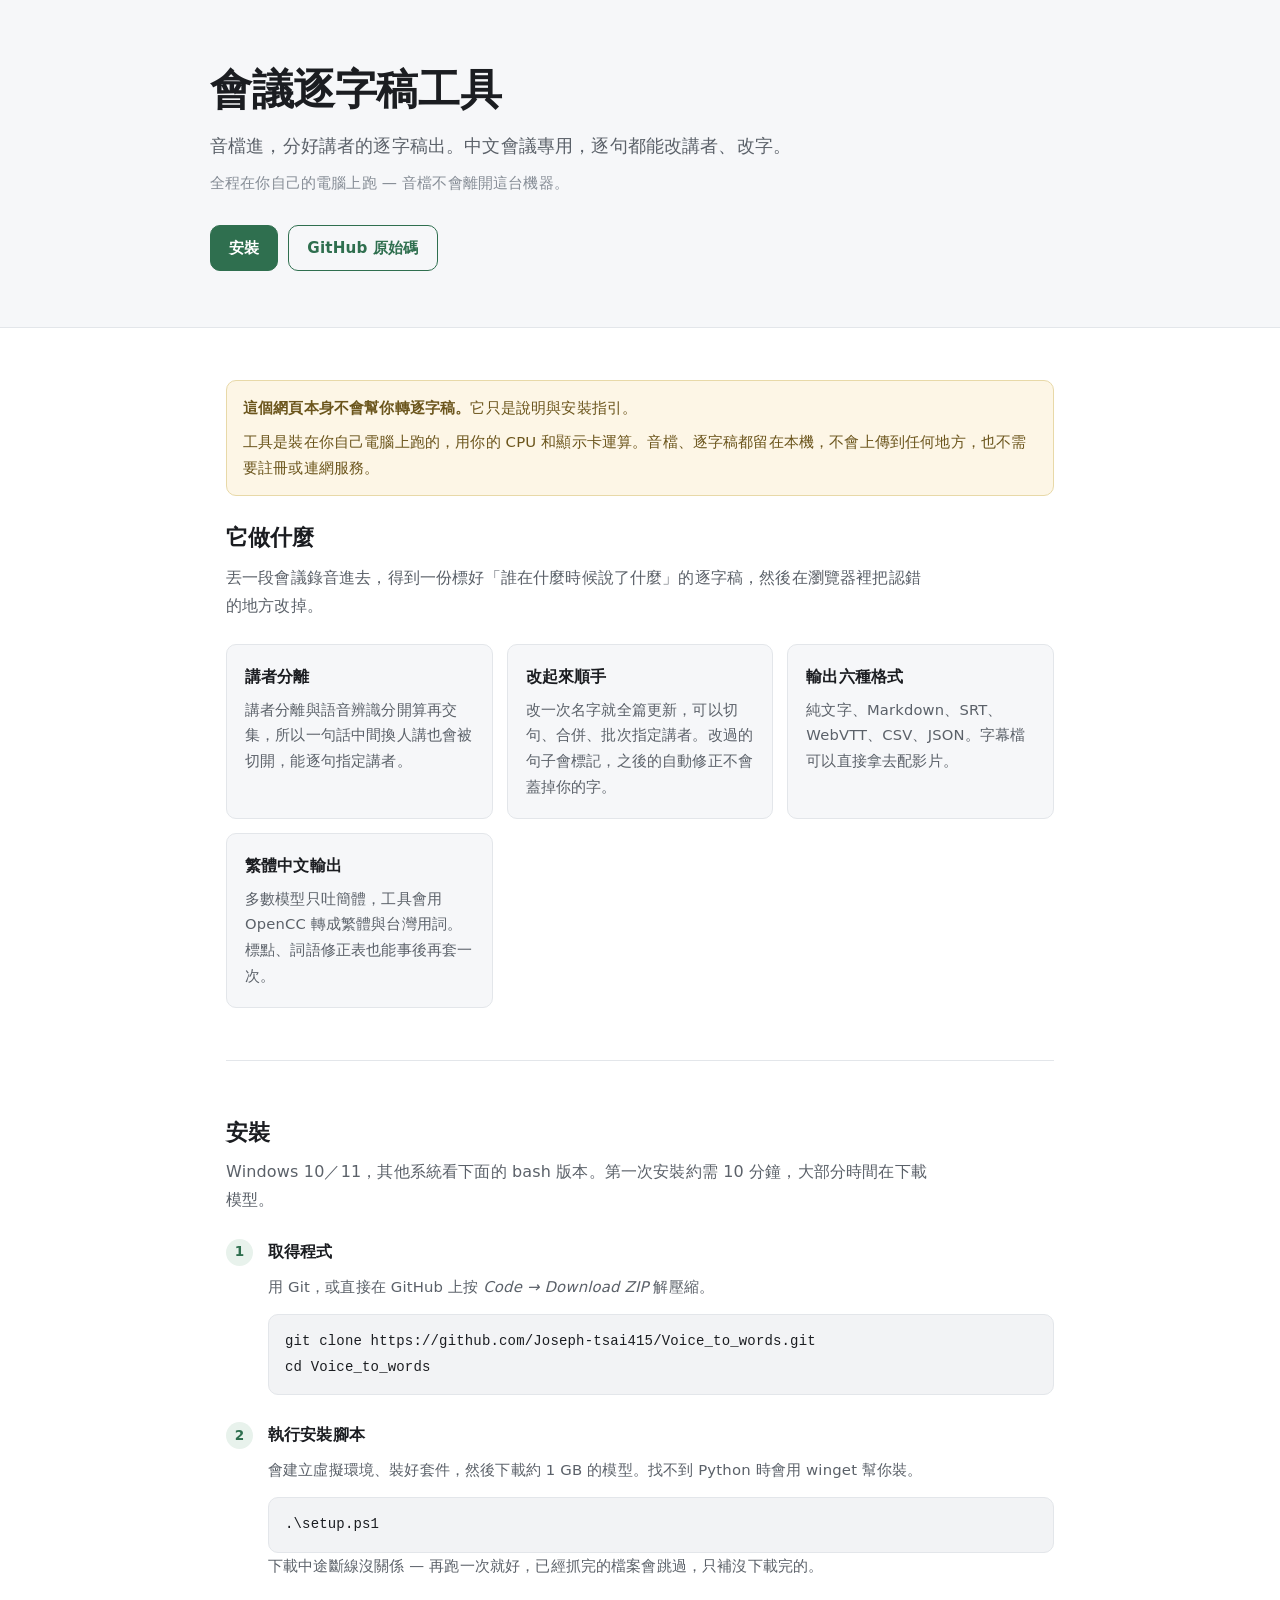
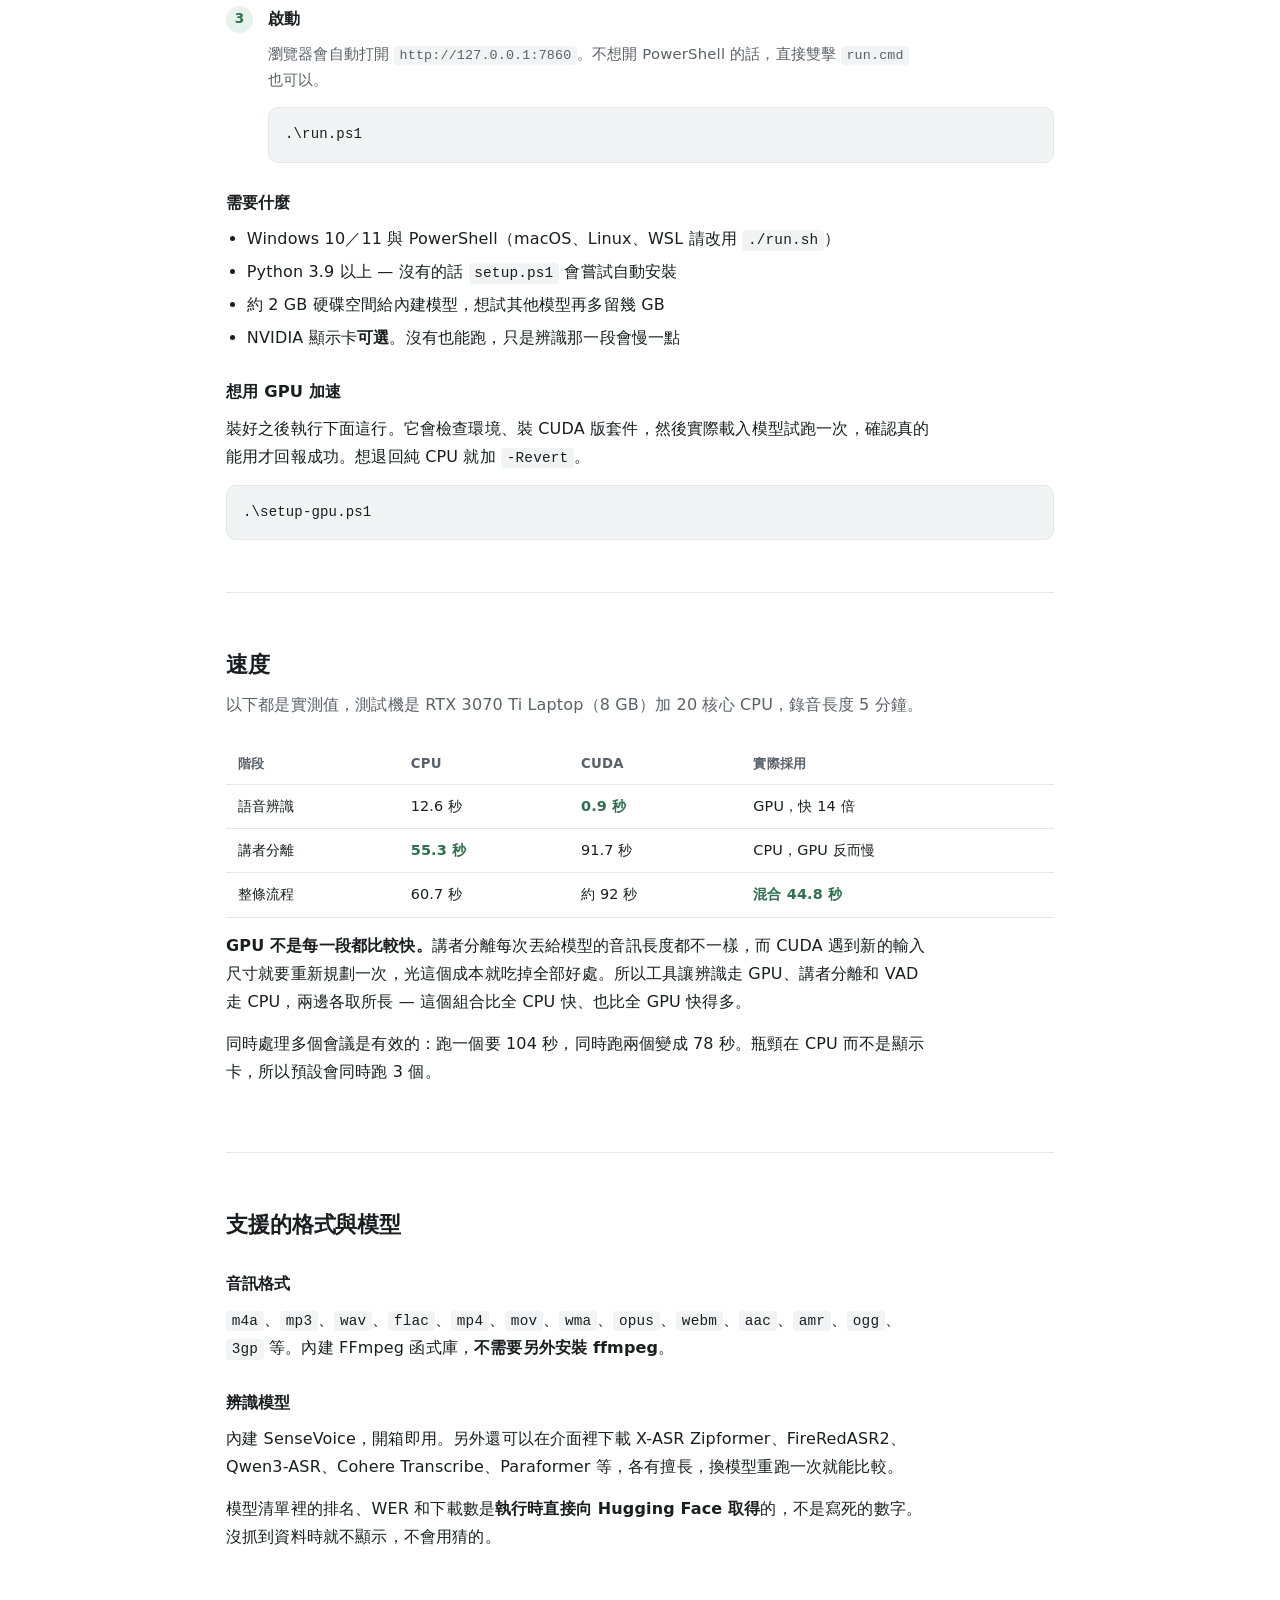
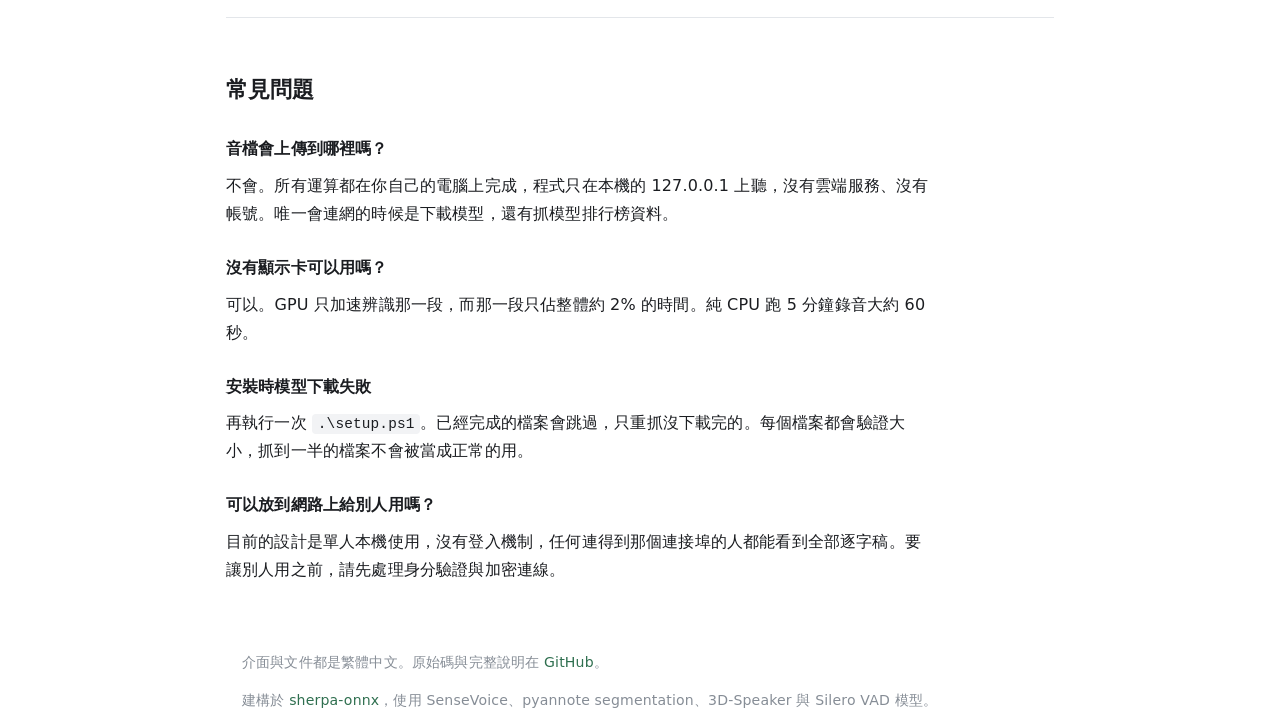
==== docs/index.html @ 253cd4d7 "Initial commit: local meeting transcription tool Audio in, speaker-attributed sentence-level transcr" ====
<!DOCTYPE html>
<html lang="zh-Hant">
<head>
<meta charset="utf-8">
<meta name="viewport" content="width=device-width, initial-scale=1">
<title>會議逐字稿工具</title>
<meta name="description" content="音檔進，分好講者的逐字稿出。全程在自己的電腦上跑，音檔不會離開這台機器。">
<meta property="og:title" content="會議逐字稿工具">
<meta property="og:description" content="音檔進，分好講者的逐字稿出。全程在自己的電腦上跑，音檔不會離開這台機器。">
<meta property="og:type" content="website">
<style>
:root{
  --bg:#ffffff; --bg-soft:#f6f7f9; --bg-code:#f2f3f5;
  --fg:#1b1d21; --fg-soft:#5b6169; --fg-faint:#868d96;
  --line:#e3e6ea; --accent:#2f6f4f; --accent-soft:#e8f2ec;
  --warn-bg:#fdf6e6; --warn-line:#e8d9a8; --warn-fg:#6b551c;
  --radius:10px; --maxw:860px;
}
@media (prefers-color-scheme:dark){
  :root:not([data-theme="light"]){
    --bg:#15171a; --bg-soft:#1c1f23; --bg-code:#202429;
    --fg:#e8eaed; --fg-soft:#a8b0b9; --fg-faint:#7b838d;
    --line:#2c3137; --accent:#7fc4a0; --accent-soft:#1e2c25;
    --warn-bg:#2a2518; --warn-line:#4a4227; --warn-fg:#d9c88a;
  }
}
:root[data-theme="dark"]{
  --bg:#15171a; --bg-soft:#1c1f23; --bg-code:#202429;
  --fg:#e8eaed; --fg-soft:#a8b0b9; --fg-faint:#7b838d;
  --line:#2c3137; --accent:#7fc4a0; --accent-soft:#1e2c25;
  --warn-bg:#2a2518; --warn-line:#4a4227; --warn-fg:#d9c88a;
}
*{box-sizing:border-box}
html{-webkit-text-size-adjust:100%}
body{
  margin:0; background:var(--bg); color:var(--fg);
  font-family:system-ui,-apple-system,"Segoe UI","PingFang TC","Microsoft JhengHei","Noto Sans TC",sans-serif;
  font-size:16px; line-height:1.75; letter-spacing:.01em;
}
.wrap{max-width:var(--maxw); margin:0 auto; padding:0 16px}
a{color:var(--accent); text-decoration:none}
a:hover{text-decoration:underline}
code,kbd{font-family:ui-monospace,SFMono-Regular,Menlo,Consolas,monospace; font-size:.9em}
:not(pre)>code{background:var(--bg-code); padding:.15em .4em; border-radius:4px}
pre{
  background:var(--bg-code); border:1px solid var(--line); border-radius:var(--radius);
  padding:14px 16px; overflow-x:auto; line-height:1.6; margin:0;
}
pre code{font-size:.875rem}

/* hero */
header{border-bottom:1px solid var(--line); background:var(--bg-soft)}
.hero{padding:64px 0 56px}
h1{font-size:clamp(1.9rem,5vw,2.6rem); line-height:1.25; margin:0 0 14px; letter-spacing:-.01em}
.tagline{font-size:clamp(1rem,2.6vw,1.15rem); color:var(--fg-soft); margin:0 0 8px; max-width:34em}
.subtle{color:var(--fg-faint); font-size:.95rem; margin:0}
.cta{display:flex; gap:10px; flex-wrap:wrap; margin-top:28px}
.btn{
  display:inline-block; padding:9px 18px; border-radius:var(--radius);
  border:1px solid var(--accent); font-size:.95rem; font-weight:600;
}
.btn:hover{text-decoration:none}
.btn-primary{background:var(--accent); color:var(--bg); border-color:var(--accent)}
.btn-primary:hover{opacity:.9}
.btn-ghost{color:var(--accent); background:transparent}
.btn-ghost:hover{background:var(--accent-soft)}

/* sections */
section{padding:52px 0; border-bottom:1px solid var(--line)}
section:last-of-type{border-bottom:0}
h2{font-size:1.4rem; margin:0 0 6px; letter-spacing:-.005em}
h3{font-size:1.02rem; margin:26px 0 8px}
.lede{color:var(--fg-soft); margin:0 0 24px; max-width:44em}
p{margin:0 0 14px; max-width:44em}
ul{padding-left:1.3em; margin:0 0 14px; max-width:44em}
li{margin:.3em 0}

/* cards */
.cards{display:grid; grid-template-columns:repeat(auto-fit,minmax(215px,1fr)); gap:14px; margin-top:6px}
.card{background:var(--bg-soft); border:1px solid var(--line); border-radius:var(--radius); padding:18px}
.card h3{margin:0 0 6px; font-size:1rem}
.card p{margin:0; font-size:.92rem; color:var(--fg-soft)}

/* steps */
ol.steps{list-style:none; counter-reset:s; padding:0; margin:0}
ol.steps>li{counter-increment:s; position:relative; padding-left:42px; margin-bottom:26px; max-width:none}
ol.steps>li::before{
  content:counter(s); position:absolute; left:0; top:1px;
  width:27px; height:27px; border-radius:50%; background:var(--accent-soft);
  color:var(--accent); font-weight:700; font-size:.85rem;
  display:grid; place-items:center;
}
ol.steps h3{margin:0 0 8px; font-size:1rem}
ol.steps p{font-size:.93rem; color:var(--fg-soft)}

/* table */
.scroll{overflow-x:auto; margin:0 0 14px}
table{border-collapse:collapse; width:100%; font-size:.9rem; min-width:400px}
th,td{text-align:left; padding:9px 12px; border-bottom:1px solid var(--line)}
th{font-weight:600; color:var(--fg-soft); font-size:.83rem; letter-spacing:.02em}
td.num{font-variant-numeric:tabular-nums; white-space:nowrap}
.win{color:var(--accent); font-weight:600}

/* note */
.note{
  background:var(--warn-bg); border:1px solid var(--warn-line); color:var(--warn-fg);
  border-radius:var(--radius); padding:14px 16px; margin:0 0 22px; font-size:.93rem;
}
.note strong{color:inherit}
.note p{margin:0; max-width:none; color:inherit}
.note p+p{margin-top:8px}

footer{padding:36px 0 56px; color:var(--fg-faint); font-size:.88rem}
footer p{max-width:none}
@media (max-width:560px){
  .hero{padding:44px 0 40px}
  section{padding:40px 0}
}
</style>
</head>
<body>

<header>
  <div class="wrap hero">
    <h1>會議逐字稿工具</h1>
    <p class="tagline">音檔進，分好講者的逐字稿出。中文會議專用，逐句都能改講者、改字。</p>
    <p class="subtle">全程在你自己的電腦上跑 — 音檔不會離開這台機器。</p>
    <div class="cta">
      <a class="btn btn-primary" href="#install">安裝</a>
      <a class="btn btn-ghost" href="https://github.com/Joseph-tsai415/Voice_to_words">GitHub 原始碼</a>
    </div>
  </div>
</header>

<div class="wrap">

<section>
  <div class="note">
    <p><strong>這個網頁本身不會幫你轉逐字稿。</strong>它只是說明與安裝指引。</p>
    <p>工具是裝在你自己電腦上跑的，用你的 CPU 和顯示卡運算。音檔、逐字稿都留在本機，不會上傳到任何地方，也不需要註冊或連網服務。</p>
  </div>

  <h2>它做什麼</h2>
  <p class="lede">丟一段會議錄音進去，得到一份標好「誰在什麼時候說了什麼」的逐字稿，然後在瀏覽器裡把認錯的地方改掉。</p>

  <div class="cards">
    <div class="card">
      <h3>講者分離</h3>
      <p>講者分離與語音辨識分開算再交集，所以一句話中間換人講也會被切開，能逐句指定講者。</p>
    </div>
    <div class="card">
      <h3>改起來順手</h3>
      <p>改一次名字就全篇更新，可以切句、合併、批次指定講者。改過的句子會標記，之後的自動修正不會蓋掉你的字。</p>
    </div>
    <div class="card">
      <h3>輸出六種格式</h3>
      <p>純文字、Markdown、SRT、WebVTT、CSV、JSON。字幕檔可以直接拿去配影片。</p>
    </div>
    <div class="card">
      <h3>繁體中文輸出</h3>
      <p>多數模型只吐簡體，工具會用 OpenCC 轉成繁體與台灣用詞。標點、詞語修正表也能事後再套一次。</p>
    </div>
  </div>
</section>

<section id="install">
  <h2>安裝</h2>
  <p class="lede">Windows 10／11，其他系統看下面的 bash 版本。第一次安裝約需 10 分鐘，大部分時間在下載模型。</p>

  <ol class="steps">
    <li>
      <h3>取得程式</h3>
      <p>用 Git，或直接在 GitHub 上按 <em>Code → Download ZIP</em> 解壓縮。</p>
      <pre><code>git clone https://github.com/Joseph-tsai415/Voice_to_words.git
cd Voice_to_words</code></pre>
    </li>
    <li>
      <h3>執行安裝腳本</h3>
      <p>會建立虛擬環境、裝好套件，然後下載約 1 GB 的模型。找不到 Python 時會用 winget 幫你裝。</p>
      <pre><code>.\setup.ps1</code></pre>
      <p>下載中途斷線沒關係 — 再跑一次就好，已經抓完的檔案會跳過，只補沒下載完的。</p>
    </li>
    <li>
      <h3>啟動</h3>
      <p>瀏覽器會自動打開 <code>http://127.0.0.1:7860</code>。不想開 PowerShell 的話，直接雙擊 <code>run.cmd</code> 也可以。</p>
      <pre><code>.\run.ps1</code></pre>
    </li>
  </ol>

  <h3>需要什麼</h3>
  <ul>
    <li>Windows 10／11 與 PowerShell（macOS、Linux、WSL 請改用 <code>./run.sh</code>）</li>
    <li>Python 3.9 以上 — 沒有的話 <code>setup.ps1</code> 會嘗試自動安裝</li>
    <li>約 2 GB 硬碟空間給內建模型，想試其他模型再多留幾 GB</li>
    <li>NVIDIA 顯示卡<strong>可選</strong>。沒有也能跑，只是辨識那一段會慢一點</li>
  </ul>

  <h3>想用 GPU 加速</h3>
  <p>裝好之後執行下面這行。它會檢查環境、裝 CUDA 版套件，然後實際載入模型試跑一次，確認真的能用才回報成功。想退回純 CPU 就加 <code>-Revert</code>。</p>
  <pre><code>.\setup-gpu.ps1</code></pre>
</section>

<section>
  <h2>速度</h2>
  <p class="lede">以下都是實測值，測試機是 RTX 3070 Ti Laptop（8 GB）加 20 核心 CPU，錄音長度 5 分鐘。</p>

  <div class="scroll">
    <table>
      <thead>
        <tr><th>階段</th><th>CPU</th><th>CUDA</th><th>實際採用</th></tr>
      </thead>
      <tbody>
        <tr><td>語音辨識</td><td class="num">12.6 秒</td><td class="num win">0.9 秒</td><td>GPU，快 14 倍</td></tr>
        <tr><td>講者分離</td><td class="num win">55.3 秒</td><td class="num">91.7 秒</td><td>CPU，GPU 反而慢</td></tr>
        <tr><td>整條流程</td><td class="num">60.7 秒</td><td class="num">約 92 秒</td><td class="win">混合 44.8 秒</td></tr>
      </tbody>
    </table>
  </div>

  <p><strong>GPU 不是每一段都比較快。</strong>講者分離每次丟給模型的音訊長度都不一樣，而 CUDA 遇到新的輸入尺寸就要重新規劃一次，光這個成本就吃掉全部好處。所以工具讓辨識走 GPU、講者分離和 VAD 走 CPU，兩邊各取所長 — 這個組合比全 CPU 快、也比全 GPU 快得多。</p>

  <p>同時處理多個會議是有效的：跑一個要 104 秒，同時跑兩個變成 78 秒。瓶頸在 CPU 而不是顯示卡，所以預設會同時跑 3 個。</p>
</section>

<section>
  <h2>支援的格式與模型</h2>

  <h3>音訊格式</h3>
  <p><code>m4a</code>、<code>mp3</code>、<code>wav</code>、<code>flac</code>、<code>mp4</code>、<code>mov</code>、<code>wma</code>、<code>opus</code>、<code>webm</code>、<code>aac</code>、<code>amr</code>、<code>ogg</code>、<code>3gp</code> 等。內建 FFmpeg 函式庫，<strong>不需要另外安裝 ffmpeg</strong>。</p>

  <h3>辨識模型</h3>
  <p>內建 SenseVoice，開箱即用。另外還可以在介面裡下載 X-ASR Zipformer、FireRedASR2、Qwen3-ASR、Cohere Transcribe、Paraformer 等，各有擅長，換模型重跑一次就能比較。</p>
  <p>模型清單裡的排名、WER 和下載數是<strong>執行時直接向 Hugging Face 取得</strong>的，不是寫死的數字。沒抓到資料時就不顯示，不會用猜的。</p>
</section>

<section>
  <h2>常見問題</h2>

  <h3>音檔會上傳到哪裡嗎？</h3>
  <p>不會。所有運算都在你自己的電腦上完成，程式只在本機的 127.0.0.1 上聽，沒有雲端服務、沒有帳號。唯一會連網的時候是下載模型，還有抓模型排行榜資料。</p>

  <h3>沒有顯示卡可以用嗎？</h3>
  <p>可以。GPU 只加速辨識那一段，而那一段只佔整體約 2% 的時間。純 CPU 跑 5 分鐘錄音大約 60 秒。</p>

  <h3>安裝時模型下載失敗</h3>
  <p>再執行一次 <code>.\setup.ps1</code>。已經完成的檔案會跳過，只重抓沒下載完的。每個檔案都會驗證大小，抓到一半的檔案不會被當成正常的用。</p>

  <h3>可以放到網路上給別人用嗎？</h3>
  <p>目前的設計是單人本機使用，沒有登入機制，任何連得到那個連接埠的人都能看到全部逐字稿。要讓別人用之前，請先處理身分驗證與加密連線。</p>
</section>

<footer class="wrap">
  <p>介面與文件都是繁體中文。原始碼與完整說明在 <a href="https://github.com/Joseph-tsai415/Voice_to_words">GitHub</a>。</p>
  <p>建構於 <a href="https://github.com/k2-fsa/sherpa-onnx">sherpa-onnx</a>，使用 SenseVoice、pyannote segmentation、3D-Speaker 與 Silero VAD 模型。</p>
</footer>

</div>
</body>
</html>
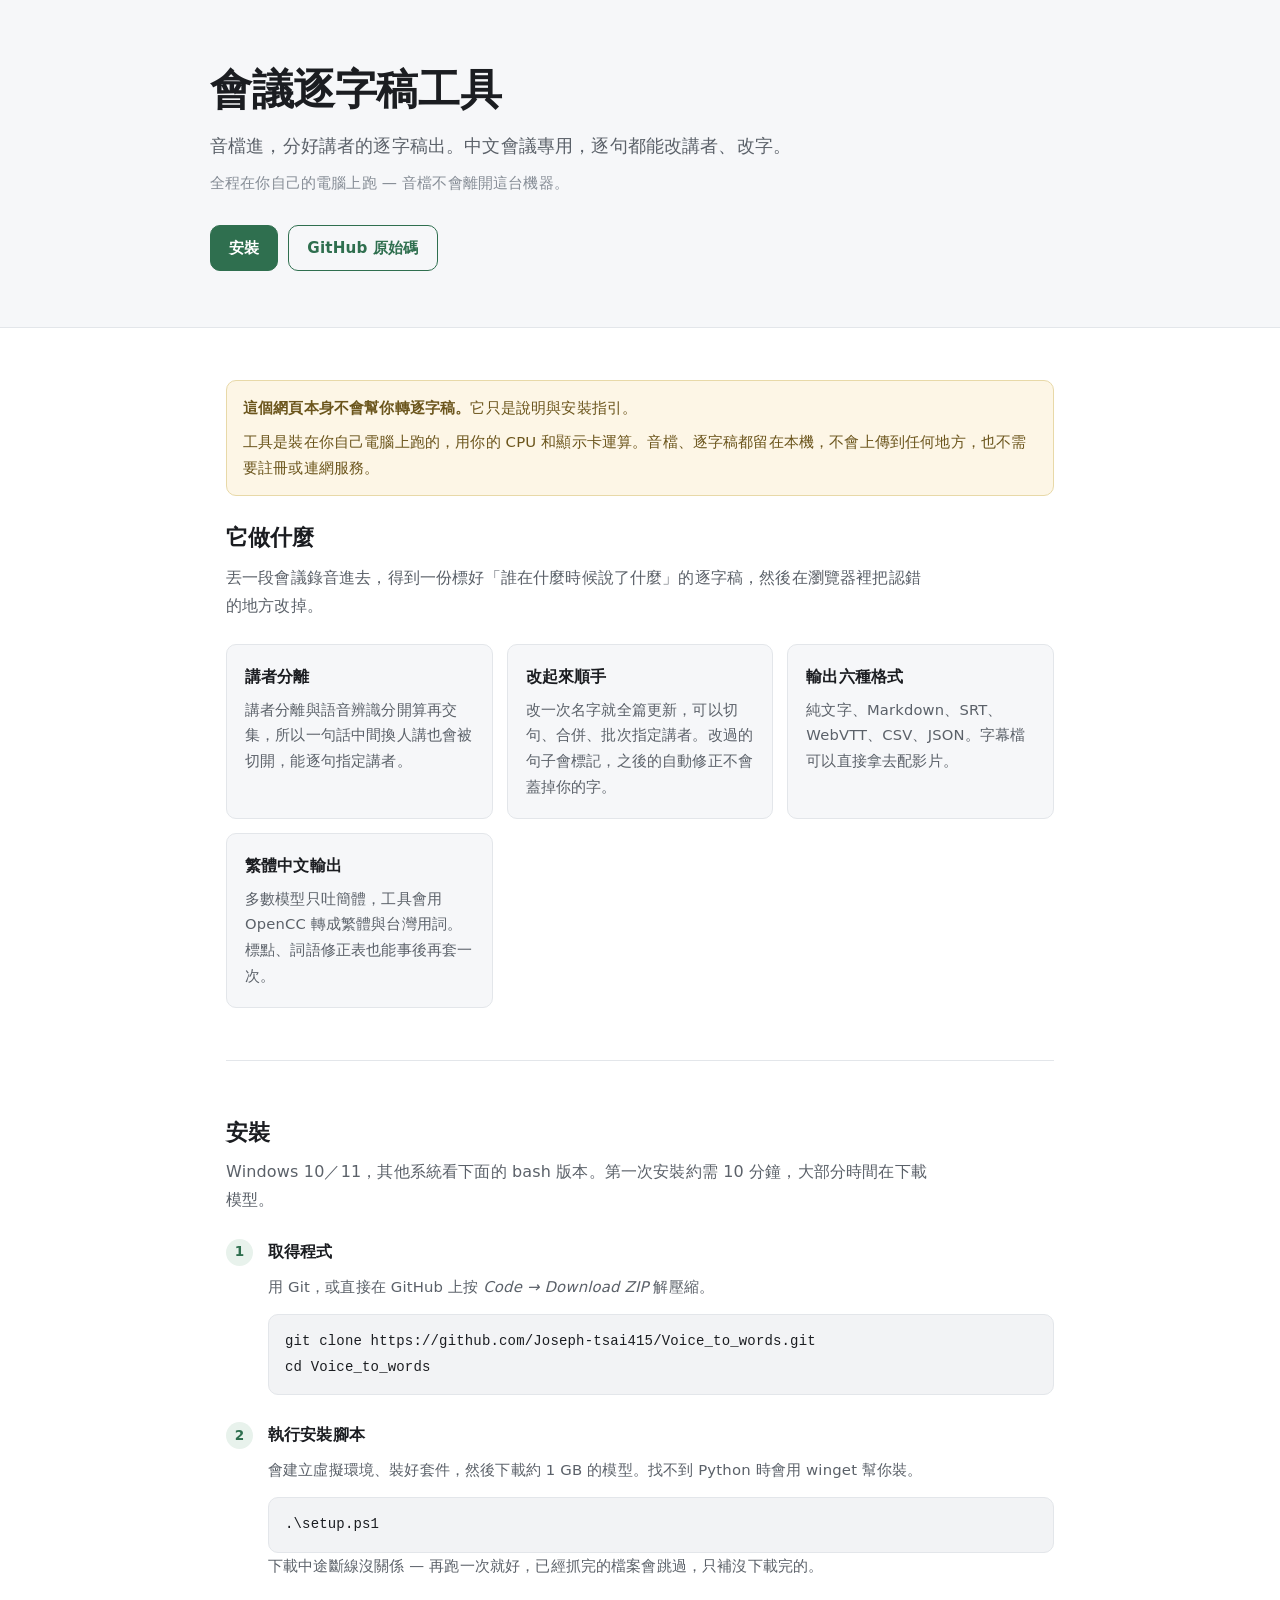
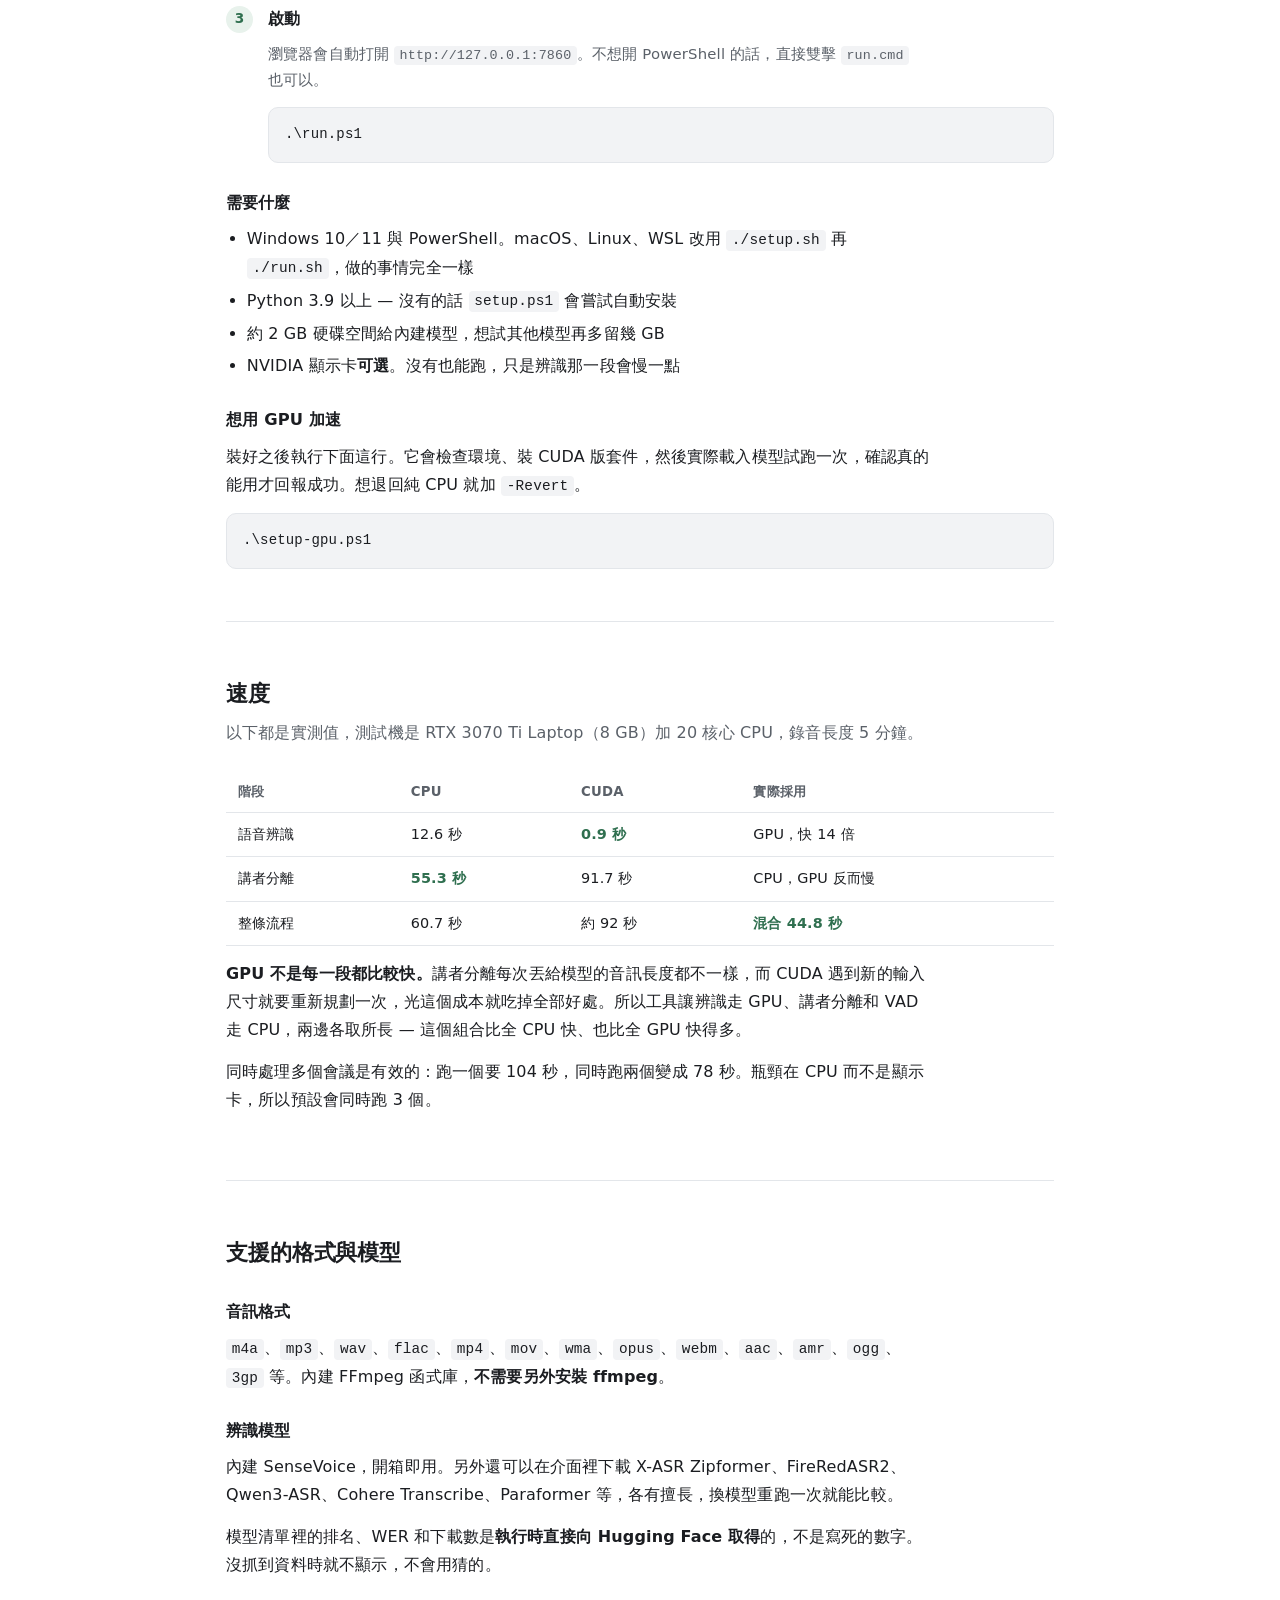
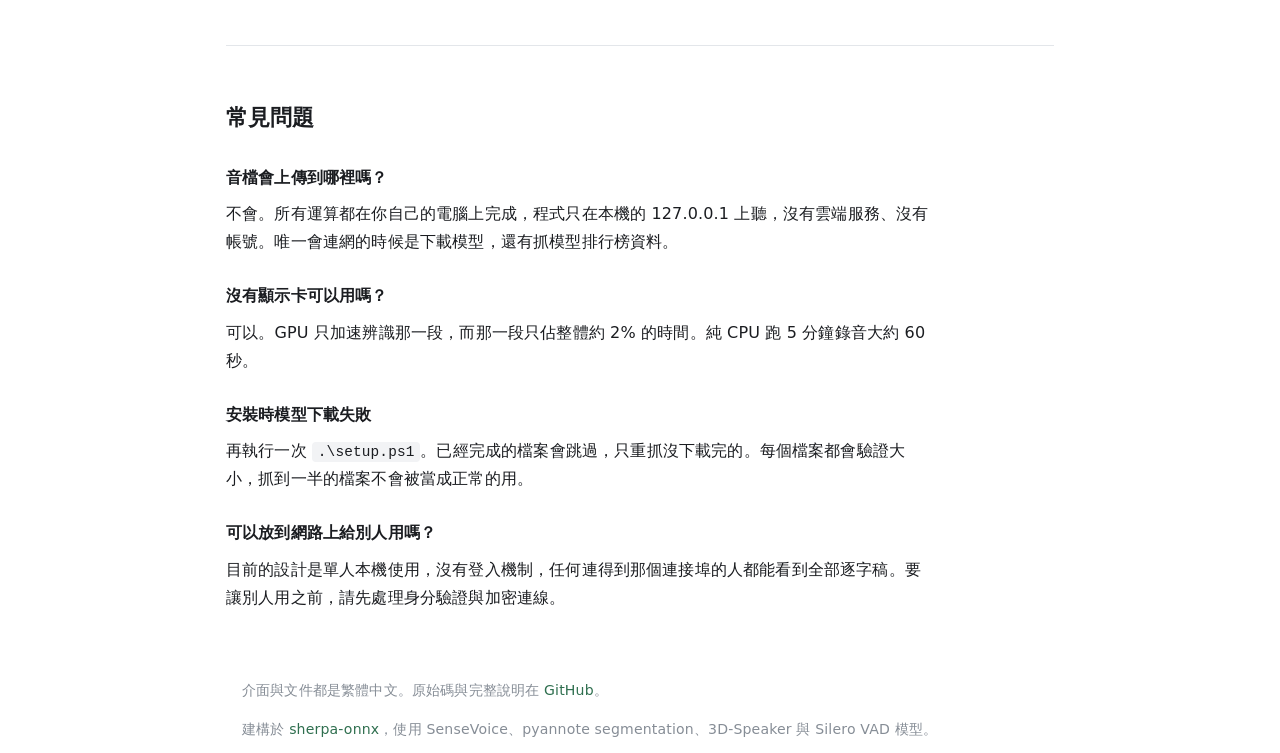
==== commit 26bfd545: "Landing page: point macOS/Linux at setup.sh too Co-Authored-By: Claude Opus 5 (1M context) <noreply@" ====
--- a/docs/index.html
+++ b/docs/index.html
@@ -189,7 +189,7 @@
 
   <h3>需要什麼</h3>
   <ul>
-    <li>Windows 10／11 與 PowerShell（macOS、Linux、WSL 請改用 <code>./run.sh</code>）</li>
+    <li>Windows 10／11 與 PowerShell。macOS、Linux、WSL 改用 <code>./setup.sh</code> 再 <code>./run.sh</code>，做的事情完全一樣</li>
     <li>Python 3.9 以上 — 沒有的話 <code>setup.ps1</code> 會嘗試自動安裝</li>
     <li>約 2 GB 硬碟空間給內建模型，想試其他模型再多留幾 GB</li>
     <li>NVIDIA 顯示卡<strong>可選</strong>。沒有也能跑，只是辨識那一段會慢一點</li>
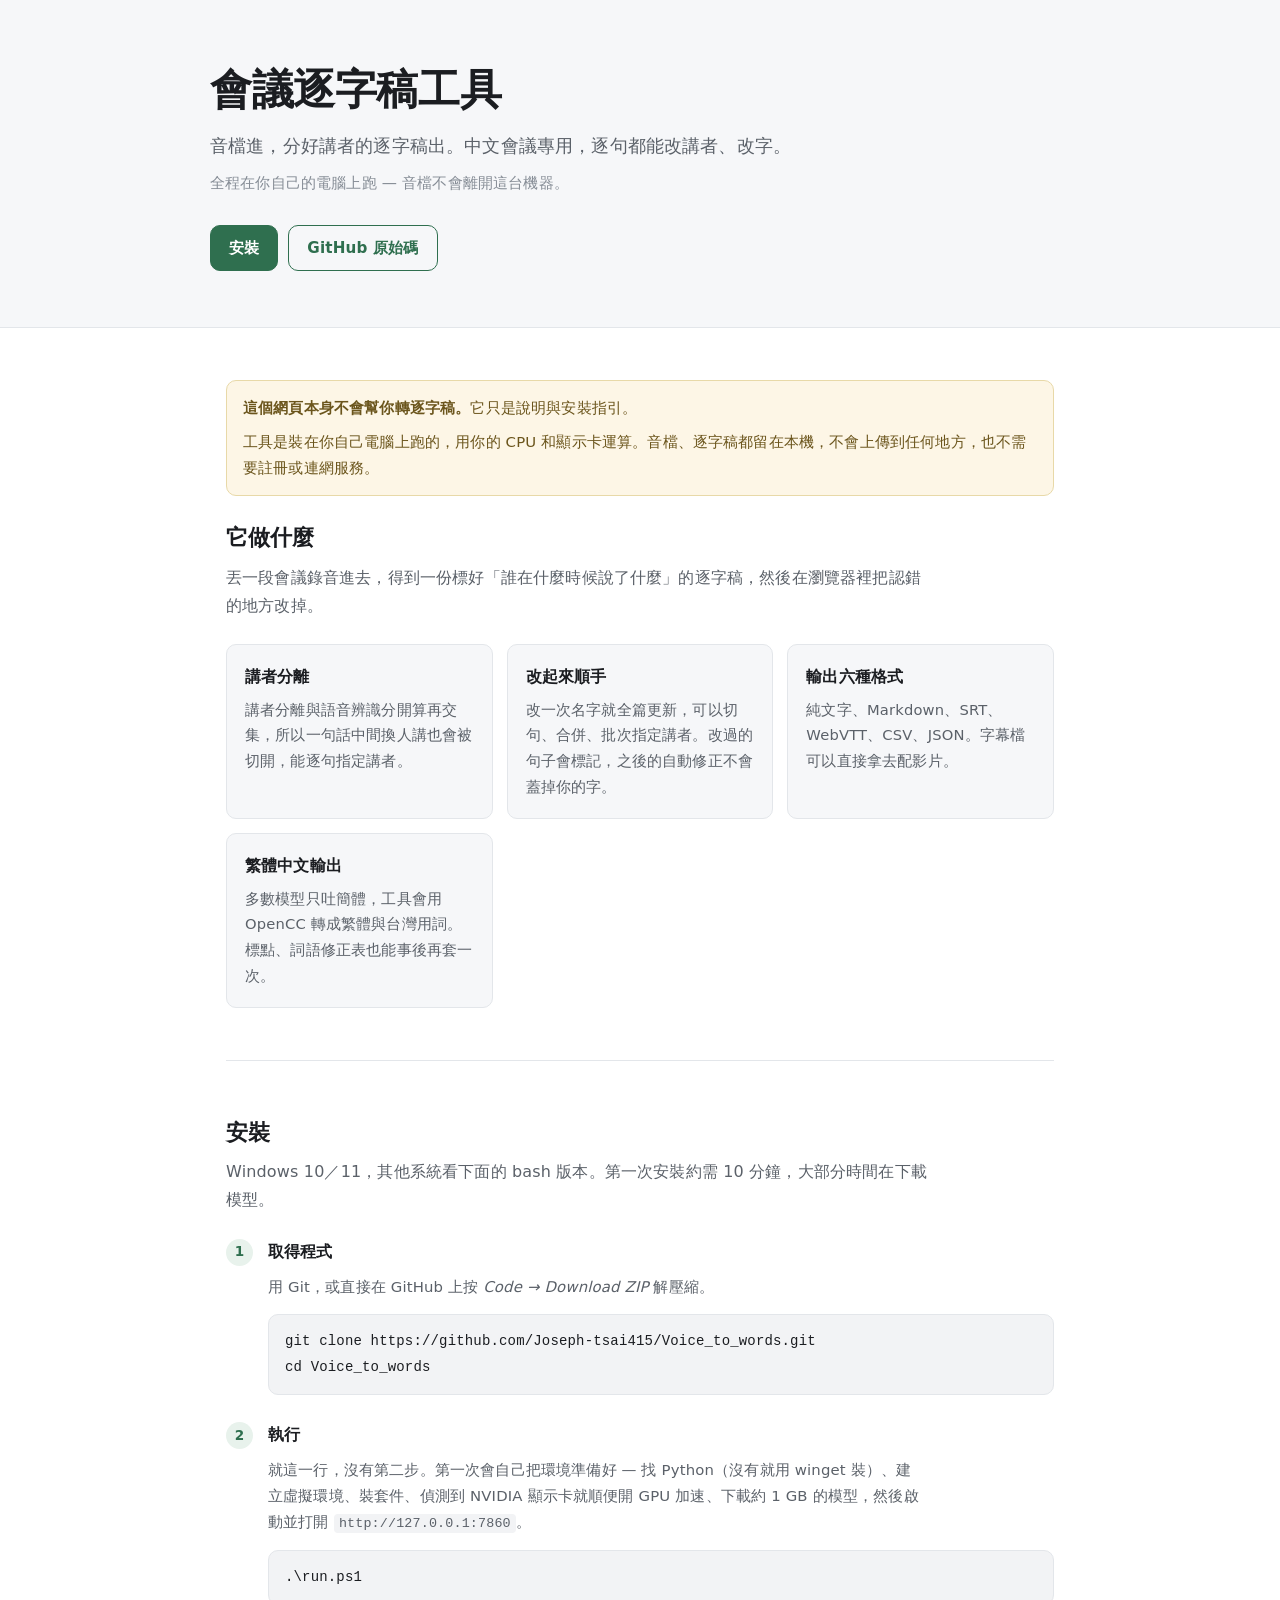
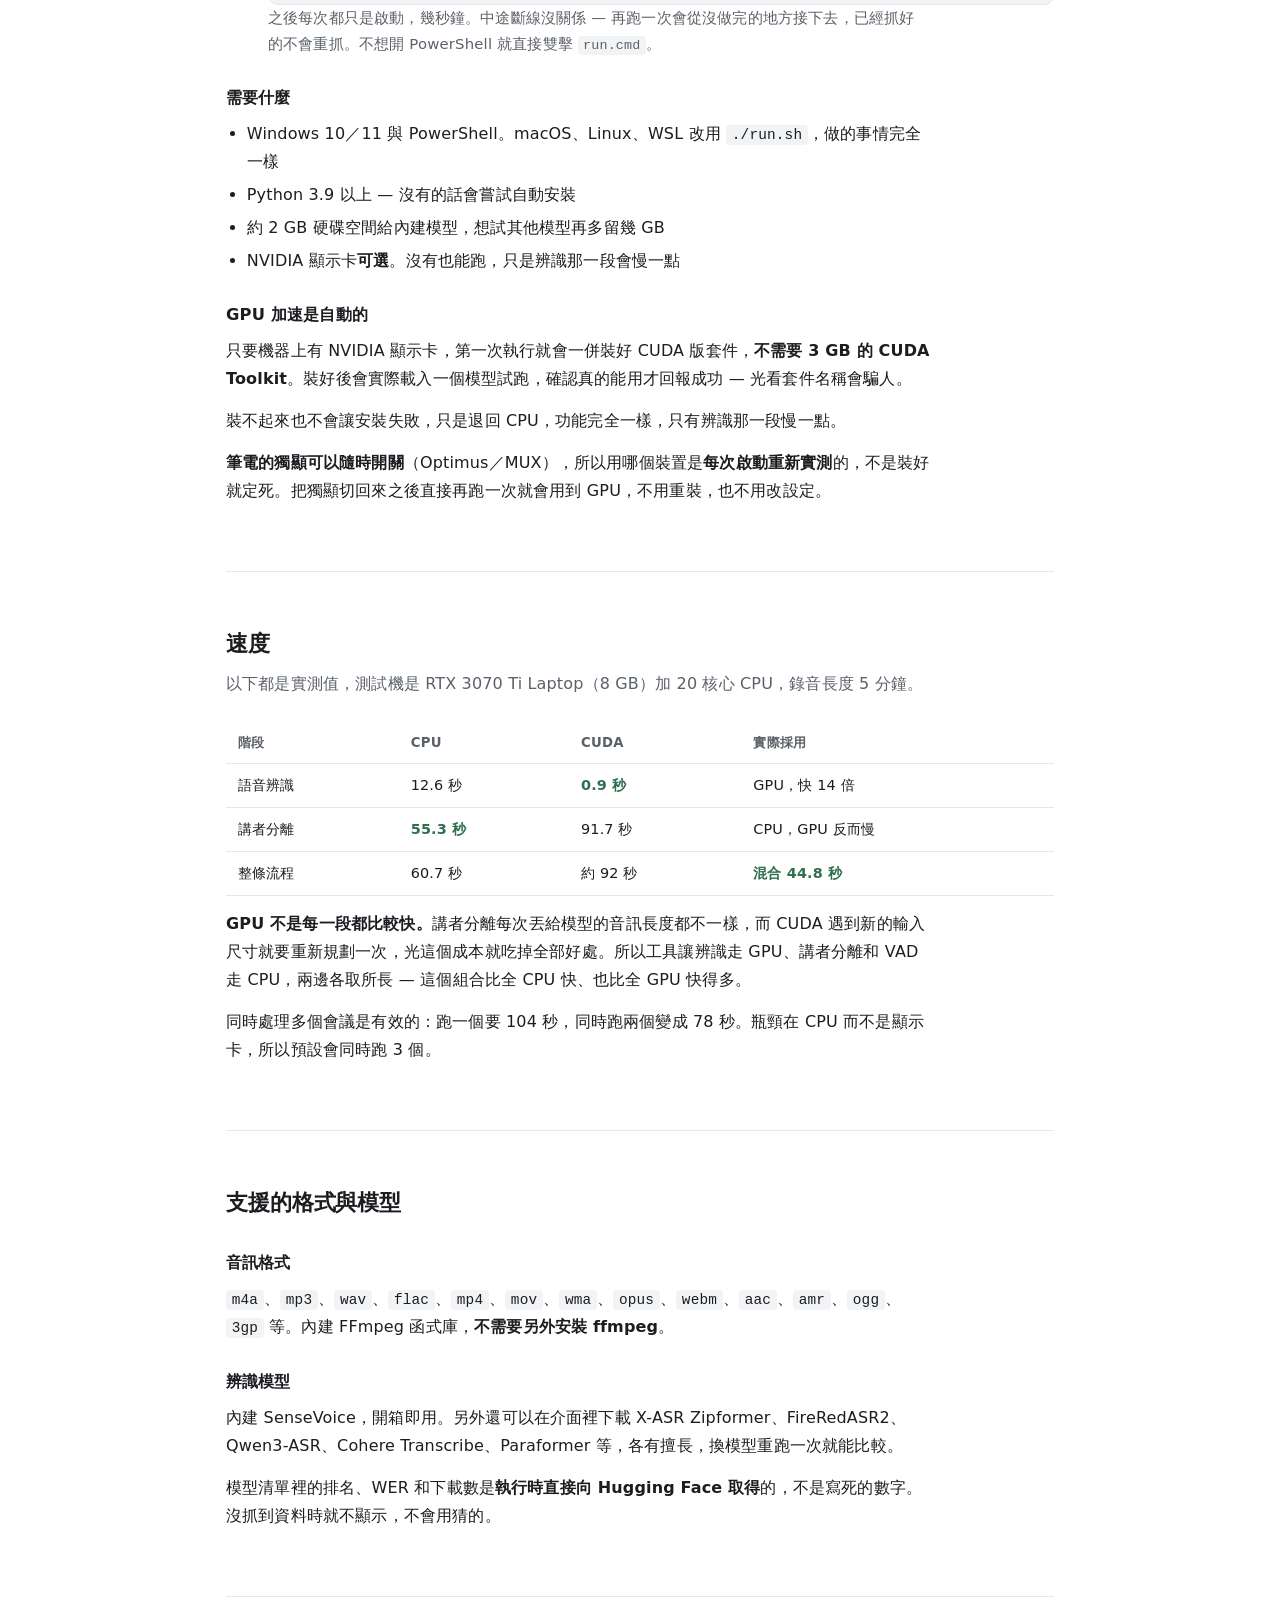
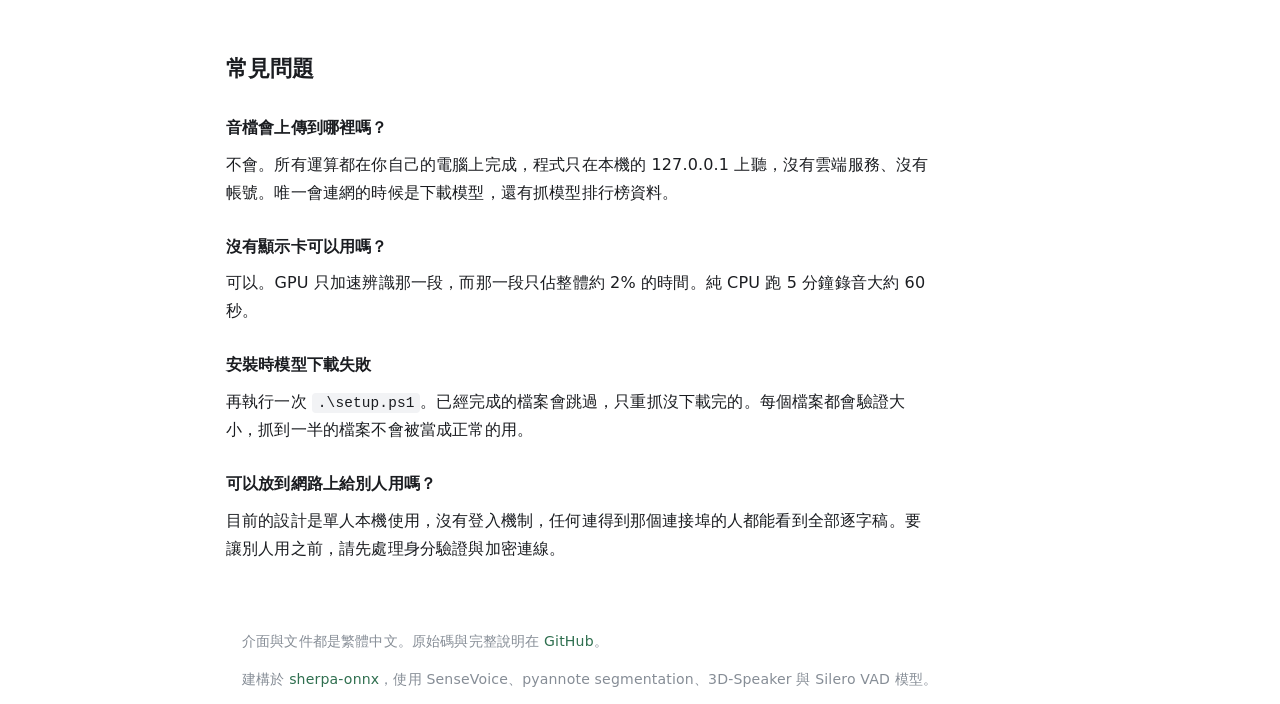
==== commit 9ddc1ddb: "One command to install and launch, GPU on by default run.ps1 / run.sh is now the only thing a user n" ====
--- a/docs/index.html
+++ b/docs/index.html
@@ -175,29 +175,25 @@
 cd Voice_to_words</code></pre>
     </li>
     <li>
-      <h3>執行安裝腳本</h3>
-      <p>會建立虛擬環境、裝好套件，然後下載約 1 GB 的模型。找不到 Python 時會用 winget 幫你裝。</p>
-      <pre><code>.\setup.ps1</code></pre>
-      <p>下載中途斷線沒關係 — 再跑一次就好，已經抓完的檔案會跳過，只補沒下載完的。</p>
-    </li>
-    <li>
-      <h3>啟動</h3>
-      <p>瀏覽器會自動打開 <code>http://127.0.0.1:7860</code>。不想開 PowerShell 的話，直接雙擊 <code>run.cmd</code> 也可以。</p>
+      <h3>執行</h3>
+      <p>就這一行，沒有第二步。第一次會自己把環境準備好 — 找 Python（沒有就用 winget 裝）、建立虛擬環境、裝套件、偵測到 NVIDIA 顯示卡就順便開 GPU 加速、下載約 1 GB 的模型，然後啟動並打開 <code>http://127.0.0.1:7860</code>。</p>
       <pre><code>.\run.ps1</code></pre>
+      <p>之後每次都只是啟動，幾秒鐘。中途斷線沒關係 — 再跑一次會從沒做完的地方接下去，已經抓好的不會重抓。不想開 PowerShell 就直接雙擊 <code>run.cmd</code>。</p>
     </li>
   </ol>
 
   <h3>需要什麼</h3>
   <ul>
-    <li>Windows 10／11 與 PowerShell。macOS、Linux、WSL 改用 <code>./setup.sh</code> 再 <code>./run.sh</code>，做的事情完全一樣</li>
-    <li>Python 3.9 以上 — 沒有的話 <code>setup.ps1</code> 會嘗試自動安裝</li>
+    <li>Windows 10／11 與 PowerShell。macOS、Linux、WSL 改用 <code>./run.sh</code>，做的事情完全一樣</li>
+    <li>Python 3.9 以上 — 沒有的話會嘗試自動安裝</li>
     <li>約 2 GB 硬碟空間給內建模型，想試其他模型再多留幾 GB</li>
     <li>NVIDIA 顯示卡<strong>可選</strong>。沒有也能跑，只是辨識那一段會慢一點</li>
   </ul>
 
-  <h3>想用 GPU 加速</h3>
-  <p>裝好之後執行下面這行。它會檢查環境、裝 CUDA 版套件，然後實際載入模型試跑一次，確認真的能用才回報成功。想退回純 CPU 就加 <code>-Revert</code>。</p>
-  <pre><code>.\setup-gpu.ps1</code></pre>
+  <h3>GPU 加速是自動的</h3>
+  <p>只要機器上有 NVIDIA 顯示卡，第一次執行就會一併裝好 CUDA 版套件，<strong>不需要 3 GB 的 CUDA Toolkit</strong>。裝好後會實際載入一個模型試跑，確認真的能用才回報成功 — 光看套件名稱會騙人。</p>
+  <p>裝不起來也不會讓安裝失敗，只是退回 CPU，功能完全一樣，只有辨識那一段慢一點。</p>
+  <p><strong>筆電的獨顯可以隨時開關</strong>（Optimus／MUX），所以用哪個裝置是<strong>每次啟動重新實測</strong>的，不是裝好就定死。把獨顯切回來之後直接再跑一次就會用到 GPU，不用重裝，也不用改設定。</p>
 </section>
 
 <section>
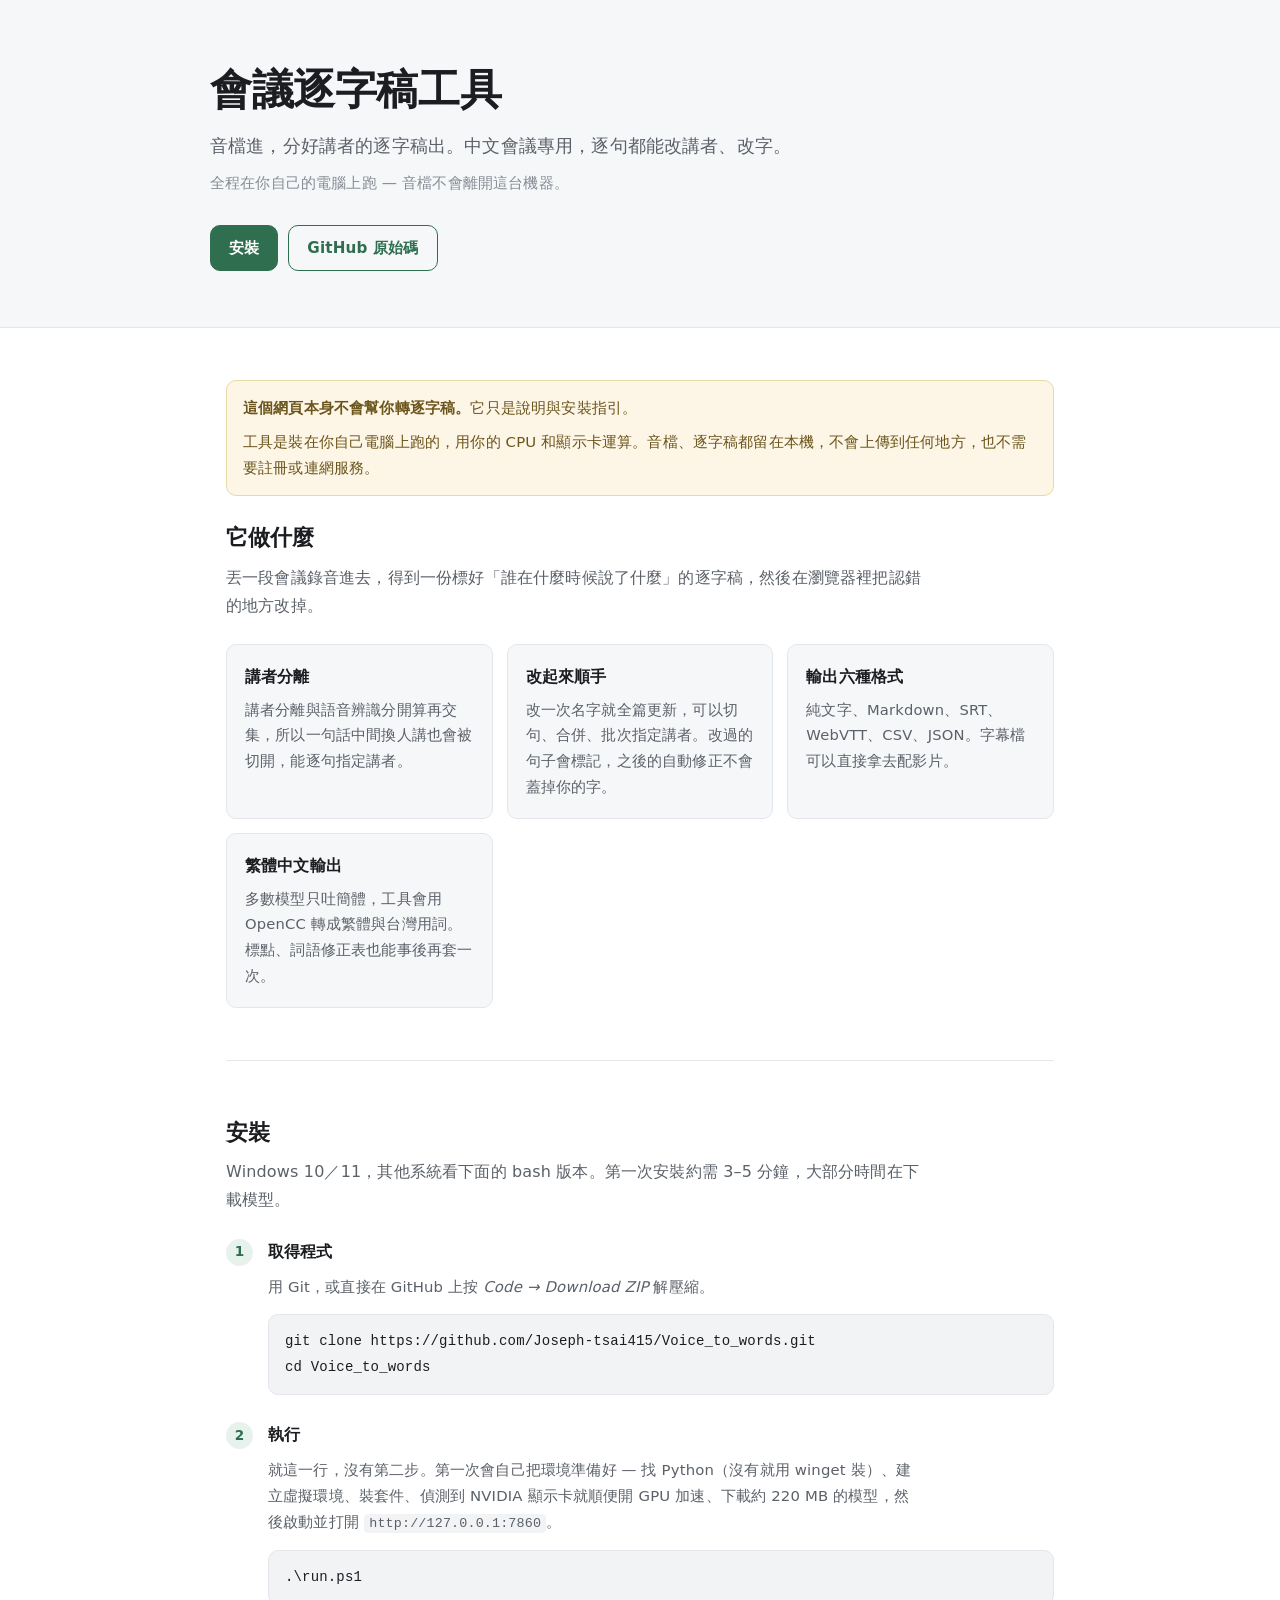
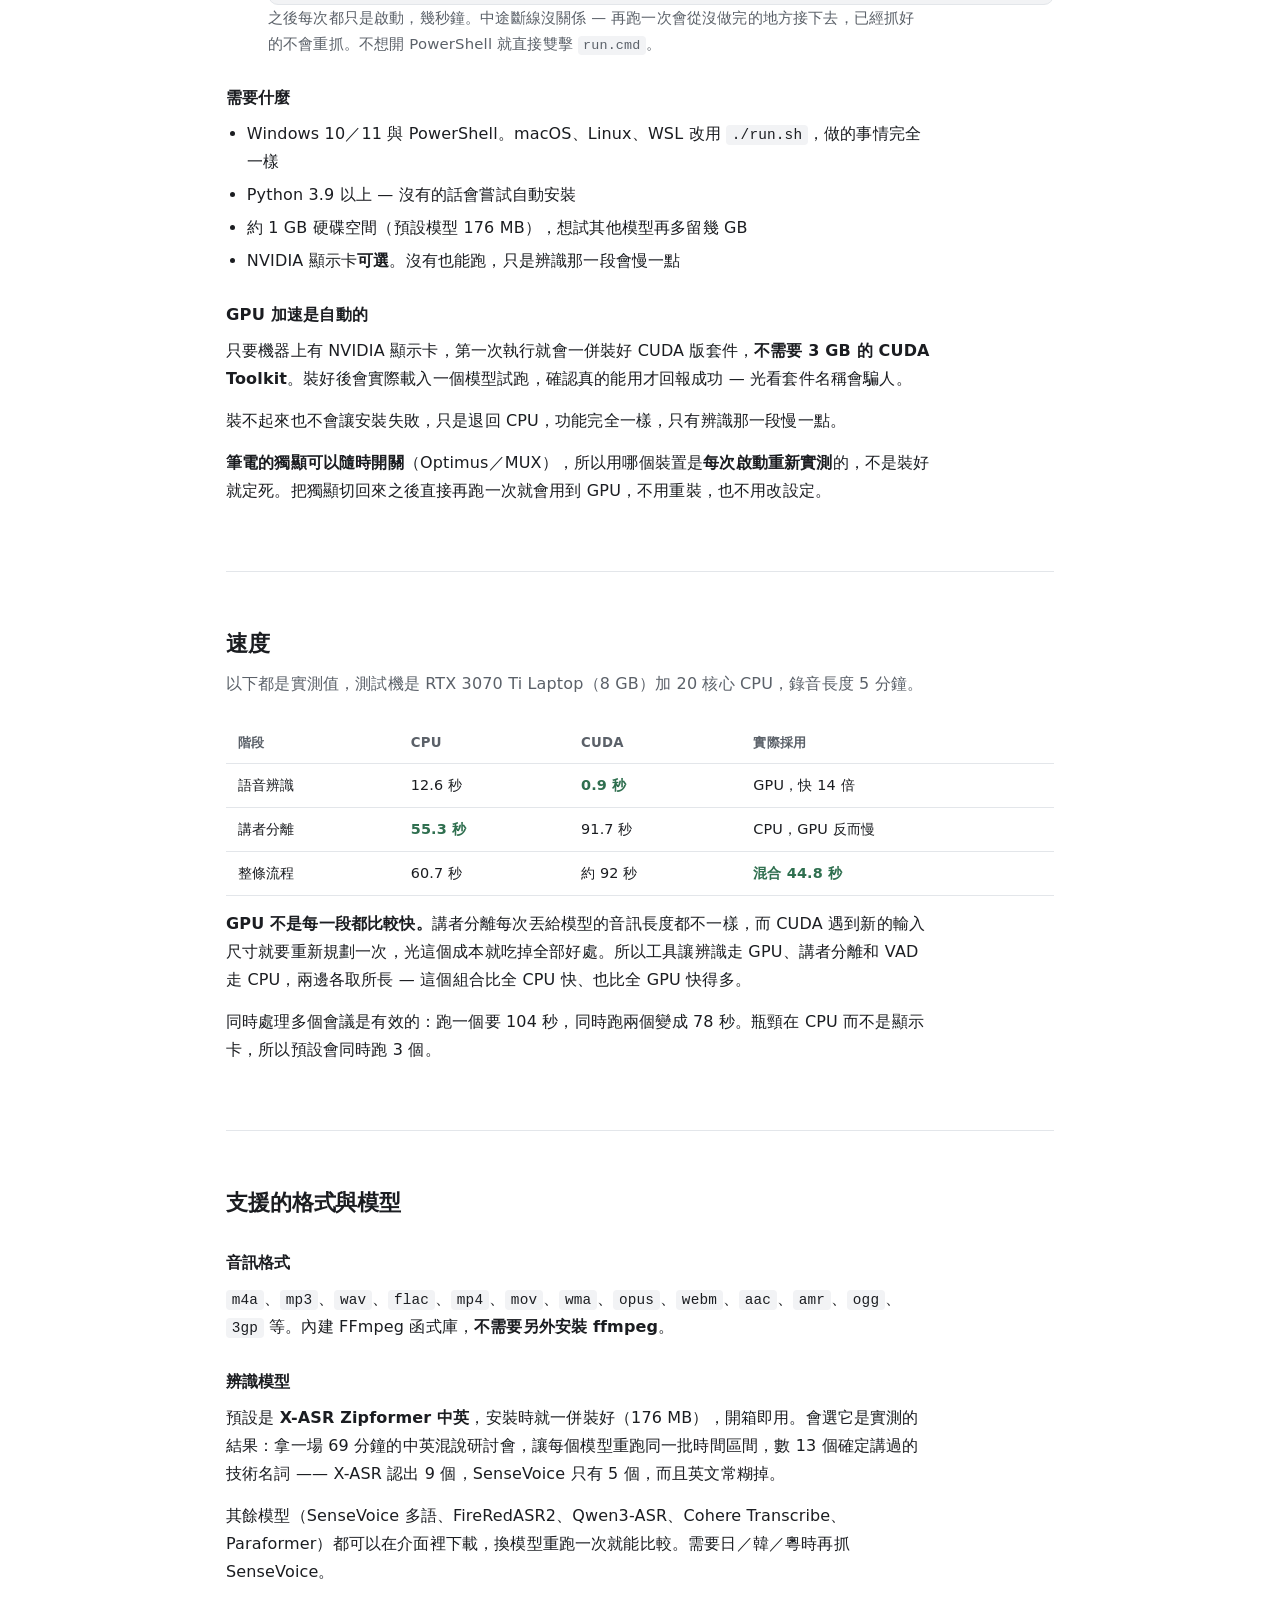
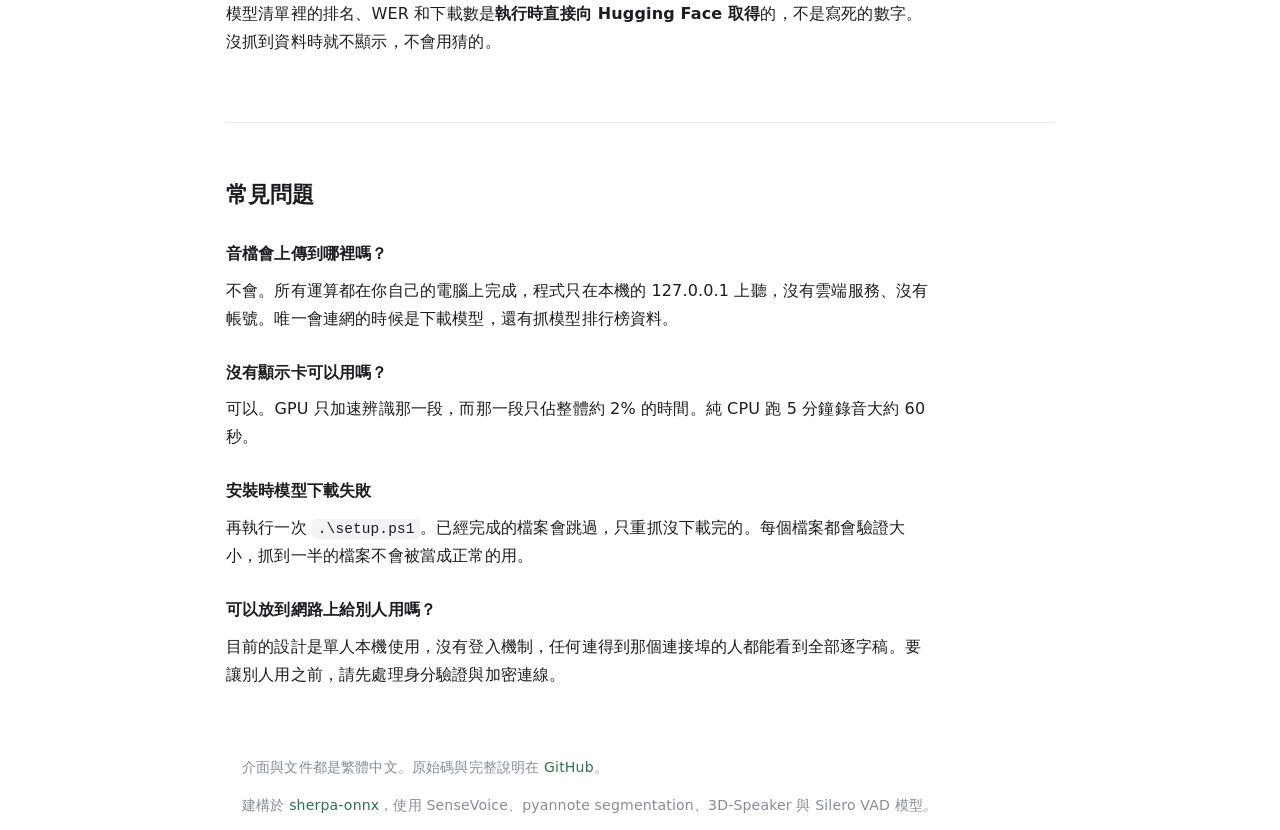
==== commit 1c58293a: "X-ASR becomes the default, and setup installs it Chosen on measurement. Re-decoding the same 27 time" ====
--- a/docs/index.html
+++ b/docs/index.html
@@ -165,7 +165,7 @@
 
 <section id="install">
   <h2>安裝</h2>
-  <p class="lede">Windows 10／11，其他系統看下面的 bash 版本。第一次安裝約需 10 分鐘，大部分時間在下載模型。</p>
+  <p class="lede">Windows 10／11，其他系統看下面的 bash 版本。第一次安裝約需 3–5 分鐘，大部分時間在下載模型。</p>
 
   <ol class="steps">
     <li>
@@ -176,7 +176,7 @@
     </li>
     <li>
       <h3>執行</h3>
-      <p>就這一行，沒有第二步。第一次會自己把環境準備好 — 找 Python（沒有就用 winget 裝）、建立虛擬環境、裝套件、偵測到 NVIDIA 顯示卡就順便開 GPU 加速、下載約 1 GB 的模型，然後啟動並打開 <code>http://127.0.0.1:7860</code>。</p>
+      <p>就這一行，沒有第二步。第一次會自己把環境準備好 — 找 Python（沒有就用 winget 裝）、建立虛擬環境、裝套件、偵測到 NVIDIA 顯示卡就順便開 GPU 加速、下載約 220 MB 的模型，然後啟動並打開 <code>http://127.0.0.1:7860</code>。</p>
       <pre><code>.\run.ps1</code></pre>
       <p>之後每次都只是啟動，幾秒鐘。中途斷線沒關係 — 再跑一次會從沒做完的地方接下去，已經抓好的不會重抓。不想開 PowerShell 就直接雙擊 <code>run.cmd</code>。</p>
     </li>
@@ -186,7 +186,7 @@
   <ul>
     <li>Windows 10／11 與 PowerShell。macOS、Linux、WSL 改用 <code>./run.sh</code>，做的事情完全一樣</li>
     <li>Python 3.9 以上 — 沒有的話會嘗試自動安裝</li>
-    <li>約 2 GB 硬碟空間給內建模型，想試其他模型再多留幾 GB</li>
+    <li>約 1 GB 硬碟空間（預設模型 176 MB），想試其他模型再多留幾 GB</li>
     <li>NVIDIA 顯示卡<strong>可選</strong>。沒有也能跑，只是辨識那一段會慢一點</li>
   </ul>
 
@@ -225,7 +225,8 @@
   <p><code>m4a</code>、<code>mp3</code>、<code>wav</code>、<code>flac</code>、<code>mp4</code>、<code>mov</code>、<code>wma</code>、<code>opus</code>、<code>webm</code>、<code>aac</code>、<code>amr</code>、<code>ogg</code>、<code>3gp</code> 等。內建 FFmpeg 函式庫，<strong>不需要另外安裝 ffmpeg</strong>。</p>
 
   <h3>辨識模型</h3>
-  <p>內建 SenseVoice，開箱即用。另外還可以在介面裡下載 X-ASR Zipformer、FireRedASR2、Qwen3-ASR、Cohere Transcribe、Paraformer 等，各有擅長，換模型重跑一次就能比較。</p>
+  <p>預設是 <strong>X-ASR Zipformer 中英</strong>，安裝時就一併裝好（176 MB），開箱即用。會選它是實測的結果：拿一場 69 分鐘的中英混說研討會，讓每個模型重跑同一批時間區間，數 13 個確定講過的技術名詞 —— X-ASR 認出 9 個，SenseVoice 只有 5 個，而且英文常糊掉。</p>
+  <p>其餘模型（SenseVoice 多語、FireRedASR2、Qwen3-ASR、Cohere Transcribe、Paraformer）都可以在介面裡下載，換模型重跑一次就能比較。需要日／韓／粵時再抓 SenseVoice。</p>
   <p>模型清單裡的排名、WER 和下載數是<strong>執行時直接向 Hugging Face 取得</strong>的，不是寫死的數字。沒抓到資料時就不顯示，不會用猜的。</p>
 </section>
 
